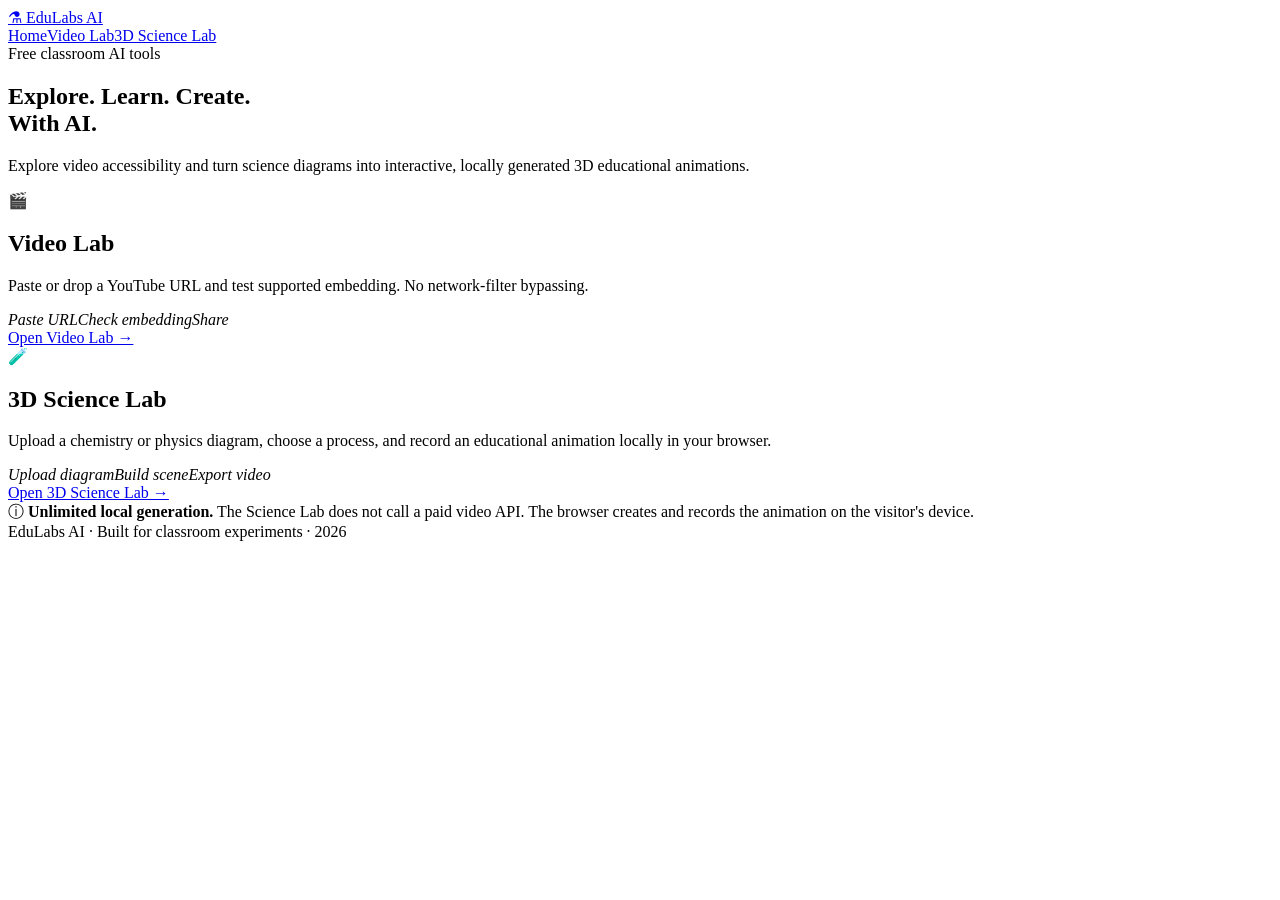
==== index.html @ 06f9a7c5 "Build new EduLabs AI homepage" ====
<!doctype html><html lang="en"><head><meta charset="utf-8"><meta name="viewport" content="width=device-width,initial-scale=1"><title>EduLabs AI</title><link rel="stylesheet" href="styles.css"></head><body><header class="nav"><a class="brand" href="index.html">⚗ <span>EduLabs AI</span></a><nav><a href="index.html">Home</a><a href="video.html">Video Lab</a><a href="science.html">3D Science Lab</a></nav></header><main><section class="hero"><div class="eyebrow">Free classroom AI tools</div><h1>Explore. Learn. Create.<br><span>With AI.</span></h1><p>Explore video accessibility and turn science diagrams into interactive, locally generated 3D educational animations.</p></section><section class="cards"><article class="card"><div class="icon">🎬</div><h2>Video Lab</h2><p>Paste or drop a YouTube URL and test supported embedding. No network-filter bypassing.</p><div class="steps"><i>Paste URL</i><i>Check embedding</i><i>Share</i></div><a class="cta" href="video.html">Open Video Lab →</a></article><article class="card science"><div class="icon">🧪</div><h2>3D Science Lab</h2><p>Upload a chemistry or physics diagram, choose a process, and record an educational animation locally in your browser.</p><div class="steps"><i>Upload diagram</i><i>Build scene</i><i>Export video</i></div><a class="cta" href="science.html">Open 3D Science Lab →</a></article></section><div class="notice">ⓘ <b>Unlimited local generation.</b> The Science Lab does not call a paid video API. The browser creates and records the animation on the visitor's device.</div></main><footer>EduLabs AI · Built for classroom experiments · 2026</footer></body></html>
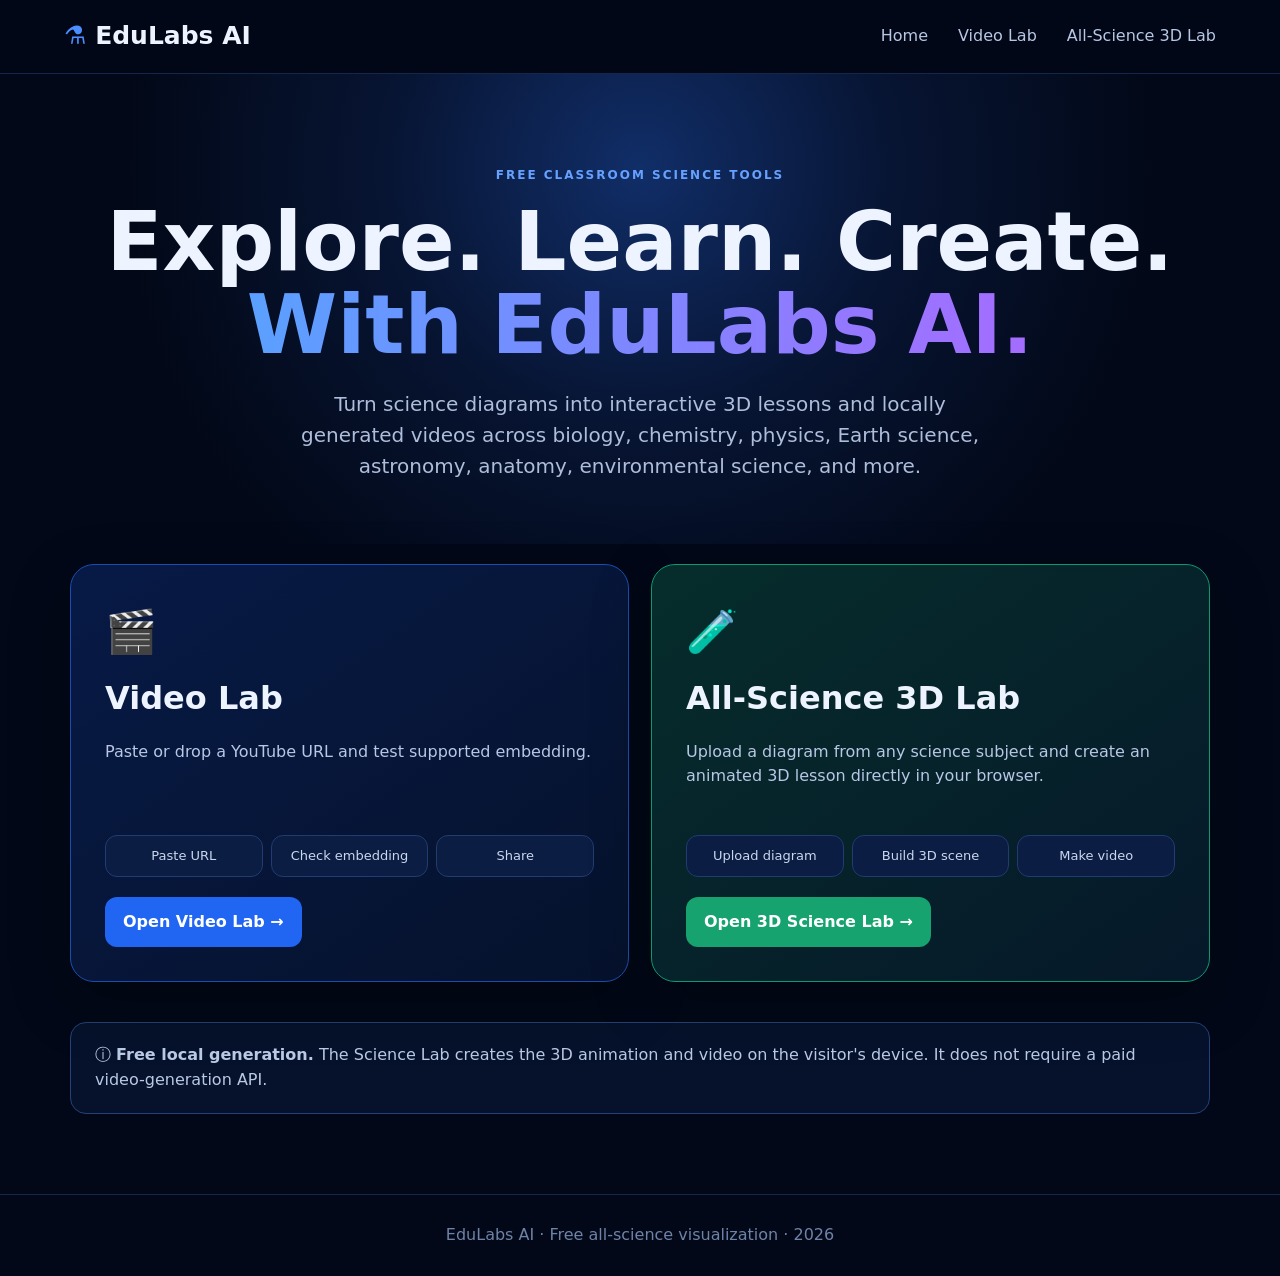
==== commit 121b817c: "Remove nuclear-specific homepage language and clarify all-science scope" ====
--- a/index.html
+++ b/index.html
@@ -1 +1 @@
-<!doctype html><html lang="en"><head><meta charset="utf-8"><meta name="viewport" content="width=device-width,initial-scale=1"><title>EduLabs AI</title><link rel="stylesheet" href="styles.css"></head><body><header class="nav"><a class="brand" href="index.html">⚗ <span>EduLabs AI</span></a><nav><a href="index.html">Home</a><a href="video.html">Video Lab</a><a href="science.html">3D Science Lab</a></nav></header><main><section class="hero"><div class="eyebrow">Free classroom AI tools</div><h1>Explore. Learn. Create.<br><span>With AI.</span></h1><p>Explore video accessibility and turn science diagrams into interactive, locally generated 3D educational animations.</p></section><section class="cards"><article class="card"><div class="icon">🎬</div><h2>Video Lab</h2><p>Paste or drop a YouTube URL and test supported embedding. No network-filter bypassing.</p><div class="steps"><i>Paste URL</i><i>Check embedding</i><i>Share</i></div><a class="cta" href="video.html">Open Video Lab →</a></article><article class="card science"><div class="icon">🧪</div><h2>3D Science Lab</h2><p>Upload a chemistry or physics diagram, choose a process, and record an educational animation locally in your browser.</p><div class="steps"><i>Upload diagram</i><i>Build scene</i><i>Export video</i></div><a class="cta" href="science.html">Open 3D Science Lab →</a></article></section><div class="notice">ⓘ <b>Unlimited local generation.</b> The Science Lab does not call a paid video API. The browser creates and records the animation on the visitor's device.</div></main><footer>EduLabs AI · Built for classroom experiments · 2026</footer></body></html>+<!doctype html><html lang="en"><head><meta charset="utf-8"><meta name="viewport" content="width=device-width,initial-scale=1"><title>EduLabs AI</title><link rel="stylesheet" href="styles.css"></head><body><header class="nav"><a class="brand" href="index.html">⚗ <span>EduLabs AI</span></a><nav><a href="index.html">Home</a><a href="video.html">Video Lab</a><a href="science.html">All-Science 3D Lab</a></nav></header><main><section class="hero"><div class="eyebrow">Free classroom science tools</div><h1>Explore. Learn. Create.<br><span>With EduLabs AI.</span></h1><p>Turn science diagrams into interactive 3D lessons and locally generated videos across biology, chemistry, physics, Earth science, astronomy, anatomy, environmental science, and more.</p></section><section class="cards"><article class="card"><div class="icon">🎬</div><h2>Video Lab</h2><p>Paste or drop a YouTube URL and test supported embedding.</p><div class="steps"><i>Paste URL</i><i>Check embedding</i><i>Share</i></div><a class="cta" href="video.html">Open Video Lab →</a></article><article class="card science"><div class="icon">🧪</div><h2>All-Science 3D Lab</h2><p>Upload a diagram from any science subject and create an animated 3D lesson directly in your browser.</p><div class="steps"><i>Upload diagram</i><i>Build 3D scene</i><i>Make video</i></div><a class="cta" href="science.html">Open 3D Science Lab →</a></article></section><div class="notice">ⓘ <b>Free local generation.</b> The Science Lab creates the 3D animation and video on the visitor's device. It does not require a paid video-generation API.</div></main><footer>EduLabs AI · Free all-science visualization · 2026</footer></body></html>
--- a/styles.css
+++ b/styles.css
@@ -0,0 +1 @@
+*{box-sizing:border-box}body{margin:0;background:#020817;color:#edf3ff;font:16px/1.55 Inter,system-ui,Arial,sans-serif}a{color:inherit;text-decoration:none}.nav{height:74px;border-bottom:1px solid #15264b;display:flex;align-items:center;justify-content:space-between;padding:0 5%;background:#020817e8;position:sticky;top:0;z-index:5}.brand{font-size:25px;font-weight:800}.brand:first-letter{color:#4c8dff}.nav nav{display:flex;gap:30px;color:#b8c7e5}.nav nav a:hover{color:#fff}.hero{text-align:center;padding:92px 20px 62px;background:radial-gradient(circle at 50% 20%,#112e68 0,#071432 35%,#020817 70%)}.eyebrow{color:#67a1ff;text-transform:uppercase;letter-spacing:2px;font-size:12px;font-weight:800}.hero h1{font-size:clamp(48px,7vw,82px);line-height:1.02;margin:15px 0 22px}.hero h1 span{background:linear-gradient(90deg,#5aa0ff,#a56cff);color:transparent;background-clip:text}.hero p{max-width:720px;margin:auto;color:#aebdda;font-size:20px}.cards{display:grid;grid-template-columns:repeat(2,minmax(0,1fr));gap:22px;max-width:1180px;margin:0 auto;padding:20px}.card{border:1px solid #1b4db1;border-radius:24px;padding:34px;background:linear-gradient(145deg,#071a46,#06122c);box-shadow:0 20px 60px #0004}.card.science{border-color:#0d9870;background:linear-gradient(145deg,#062d2b,#06182a)}.icon{font-size:42px}.card h2{font-size:32px;margin:10px 0}.card p{color:#b7c7e5;min-height:75px}.steps{display:flex;gap:8px;margin:20px 0}.steps i{font-style:normal;background:#0b1d42;border:1px solid #203c70;padding:10px 12px;border-radius:12px;font-size:13px;color:#c9d7ef;flex:1;text-align:center}.cta,.btn{display:inline-block;border:0;border-radius:12px;padding:13px 18px;background:#2166f3;color:#fff;font-weight:800;cursor:pointer}.science .cta,.btn.green{background:#16a36f}.notice{max-width:1140px;margin:20px auto 80px;padding:20px 24px;border:1px solid #244276;border-radius:16px;color:#b9c8e5;background:#06122b}.lab{max-width:1100px;margin:auto;padding:48px 20px 80px}.lab h1{font-size:48px;margin:12px 0}.lab>p{color:#aebdda;max-width:850px}.panel{margin-top:28px;border:1px solid #1c3b70;border-radius:22px;padding:24px;background:#06122a}.drop{border:2px dashed #31578e;border-radius:18px;padding:38px;text-align:center;cursor:pointer}.drop.green{border-color:#178d6a}.drop input{display:none}.small{font-size:13px;color:#8295b9;margin-top:8px}.row{display:grid;grid-template-columns:1.2fr 1.4fr auto;gap:12px;margin:18px 0}.field{width:100%;padding:14px;border-radius:12px;border:1px solid #24416f;background:#07152f;color:#eef4ff}.scene{height:520px;border-radius:18px;overflow:hidden;border:1px solid #18366a;background:#020817}.scene canvas{width:100%;height:100%;display:block}.status{margin-top:14px;padding:12px 15px;background:#081a36;border-radius:12px;color:#a9c0e8}.video{width:100%;margin-top:18px;border-radius:16px;background:#000}.toplink{color:#77a9ff}.share{margin-top:14px;padding:12px;border-radius:12px;background:#07152f;color:#a9bce0}.share input{width:100%;margin-top:8px;padding:10px;background:#020817;color:#fff;border:1px solid #24416f;border-radius:8px}footer{text-align:center;border-top:1px solid #15264b;padding:28px;color:#6f82a8}@media(max-width:760px){.nav nav{gap:12px;font-size:13px}.cards{grid-template-columns:1fr}.row{grid-template-columns:1fr}.scene{height:420px}.hero h1{font-size:48px}}
